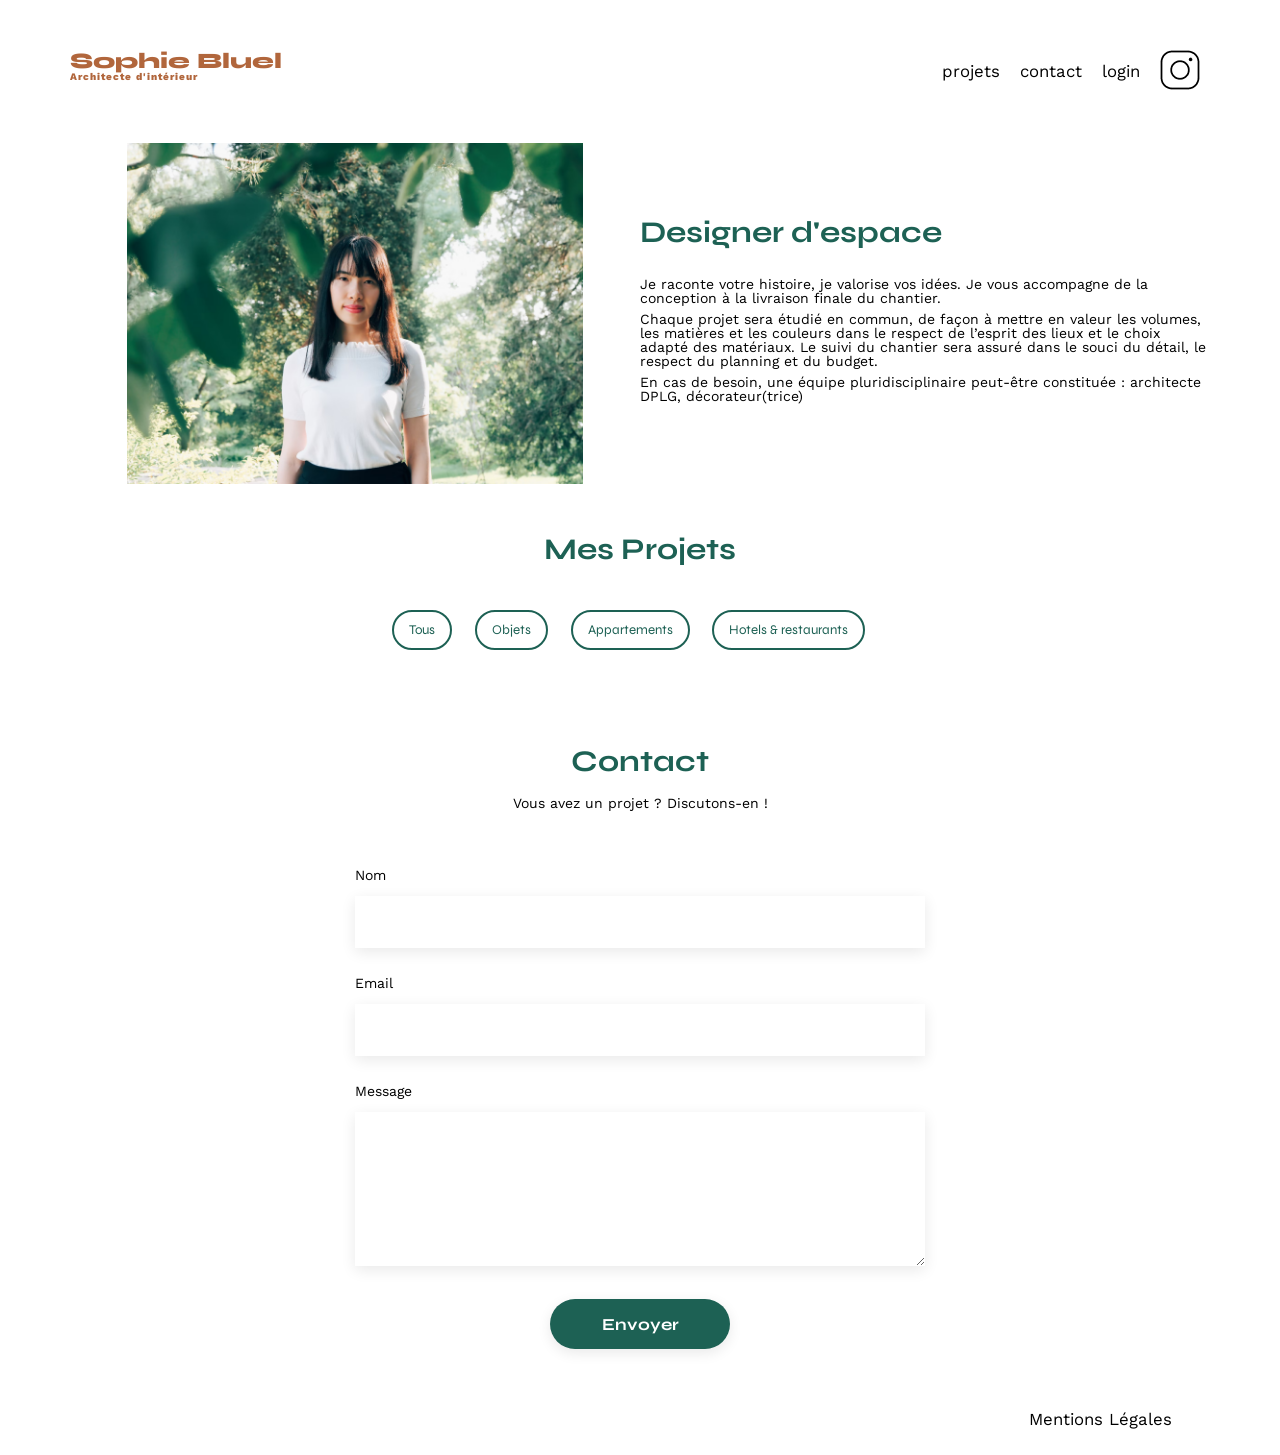
==== FrontEnd/index.html @ 51719f01 "ajout des boutons de filtre" ====
<!DOCTYPE html>
<html lang="fr">
<head>
	<meta charset="UTF-8">
	<title>Sophie Bluel - Architecte d'intérieur</title>
	<meta name="viewport" content="width=device-width, initial-scale=1.0">
	<link rel="preconnect" href="https://fonts.googleapis.com">
	<link rel="preconnect" href="https://fonts.gstatic.com" crossorigin>
	<link href="https://fonts.googleapis.com/css2?family=Syne:wght@700;800&family=Work+Sans&display=swap" rel="stylesheet">
	<meta name="description" content="">
	<link rel="stylesheet" href="./assets/style.css">
	<script src="assets/javascript/script.js" defer></script>
</head>
<body>
<header>
	<h1>Sophie Bluel <span>Architecte d'intérieur</span></h1>
	<nav>
		<ul>
			<li>projets</li>
			<li>contact</li>
			<li>login</li>
			<li><img src="./assets/icons/instagram.png" alt="Instagram"></li>
		</ul>
	</nav>
</header>
<main>
	<section id="introduction">
		<figure>
			<img src="./assets/images/sophie-bluel.png" alt="">
		</figure>
		<article>
			<h2>Designer d'espace</h2>
			<p>Je raconte votre histoire, je valorise vos idées. Je vous accompagne de la conception à la livraison finale du chantier.</p>
			<p>Chaque projet sera étudié en commun, de façon à mettre en valeur les volumes, les matières et les couleurs dans le respect de l’esprit des lieux et le choix adapté des matériaux. Le suivi du chantier sera assuré dans le souci du détail, le respect du planning et du budget.</p>
			<p>En cas de besoin, une équipe pluridisciplinaire peut-être constituée : architecte DPLG, décorateur(trice)</p>
		</article>
	</section>
	<section id="portfolio">
		<h2>Mes Projets</h2>

		<div class="filters-button">
		<button class="filter-button" type="button"> Tous </button>
		<button class="filter-button" type="button"> Objets </button>
		<button class="filter-button" type="button"> Appartements </button>
		<button class="filter-button" type="button"> Hotels & restaurants </button>
		</div>

		<div class="gallery">
		</div>
	</section>
	<section id="contact">
		<h2>Contact</h2>
		<p>Vous avez un projet ? Discutons-en !</p>
		<form action="#" method="post">
			<label for="name">Nom</label>
			<input type="text" name="name" id="name">
			<label for="email">Email</label>
			<input type="email" name="email" id="email">
			<label for="message">Message</label>
			<textarea name="message" id="message" cols="30" rows="10"></textarea>
			<input type="submit" value="Envoyer">
		</form>
	</section>
</main>

<footer>
	<nav>
		<ul>
			<li>Mentions Légales</li>
		</ul>
	</nav>
</footer>
</body>
</html>
---- FrontEnd/assets/style.css ----
/* http://meyerweb.com/eric/tools/css/reset/
   v2.0 | 20110126
   License: none (public domain)
*/

html, body, div, span, applet, object, iframe,
h1, h2, h3, h4, h5, h6, p, blockquote, pre,
a, abbr, acronym, address, big, cite, code,
del, dfn, em, img, ins, kbd, q, s, samp,
small, strike, strong, sub, sup, tt, var,
b, u, i, center,
dl, dt, dd, ol, ul, li,
fieldset, form, label, legend,
table, caption, tbody, tfoot, thead, tr, th, td,
article, aside, canvas, details, embed,
figure, figcaption, footer, header, hgroup,
menu, nav, output, ruby, section, summary,
time, mark, audio, video {
	margin: 0;
	padding: 0;
	border: 0;
	font-size: 100%;
	font: inherit;
	vertical-align: baseline;
}
/* HTML5 display-role reset for older browsers */
article, aside, details, figcaption, figure,
footer, header, hgroup, menu, nav, section {
	display: block;
}
body {
	line-height: 1;
}
ol, ul {
	list-style: none;
}
blockquote, q {
	quotes: none;
}
blockquote:before, blockquote:after,
q:before, q:after {
	content: '';
	content: none;
}
table {
	border-collapse: collapse;
	border-spacing: 0;
}
/** end reset css**/
body {
	max-width: 1140px;
	margin:auto;
	font-family: 'Work Sans' ;
	font-size: 14px;
}
header {
	display: flex;
	justify-content: space-between;
	margin: 50px 0
}
section {
	margin: 50px 0
}

h1{
	display: flex;
	flex-direction: column;
	font-family: 'Syne';
	font-size: 22px;
	font-weight: 800;
	color: #B1663C
}

h1 > span {
	font-family: 'Work Sans';
	font-size:10px;
	letter-spacing: 0.1em;
;
}

h2{
	font-family: 'Syne';
	font-weight: 700;
	font-size: 30px;
	color: #1D6154
}

.filters-button{
	display: flex;
    justify-content: center;
    margin-top: 4%;
    margin-bottom: 4%;
}

.filter-button{
    font-family: Syne;
	color: #1D6154;
    margin-right: 2%;
    border-radius: 38px;
    padding: 10px 9px;
    background-color: white;
    border: 2px solid #1D6154;
	padding-left: 15px;
	padding-right: 15px;
}

.filter-button:active {
	background-color:  #1D6154;
	color: white;
}

nav ul {
	display: flex;
	align-items: center;
	list-style-type: none;

}
nav li {
	padding: 0 10px;
	font-size: 1.2em;
}

li:hover {
	color: #B1663C;
}
#introduction {
	display: flex;
	align-items: center;
}
#introduction figure {
	flex: 1
}
#introduction img {
	display: block;
	margin: auto;
	width: 80%;
}

#introduction article {
	flex: 1
}
#introduction h2 {
	margin-bottom: 1em;
}

#introduction p {
	margin-bottom: 0.5em;
}
#portfolio h2 {
	text-align: center;
	margin-bottom: 1em;
}
.gallery {
	width: 100%;
	display: grid;
	grid-template-columns: 1fr 1fr 1fr;
	grid-column-gap: 20px;
	grid-row-gap: 20px;
}

.gallery img {
	width: 100%;

}
#contact {
	width: 50%;
margin: auto;
}
#contact > * {
	text-align: center;

}
#contact h2{
	margin-bottom: 20px;
}
#contact form {
	text-align: left;
	margin-top:30px;
	display: flex;
	flex-direction: column;
}

#contact input {
	height: 50px;
	font-size: 1.2em;
	border: none;
	box-shadow: 0px 4px 14px rgba(0, 0, 0, 0.09);
}
#contact label {
	margin: 2em 0 1em 0;
}
#contact textarea {
	border: none;
	box-shadow: 0px 4px 14px rgba(0, 0, 0, 0.09);
}

input[type="submit"]{
	font-family: 'Syne';
	font-weight: 700;
	color: white;
	background-color: #1D6154;
	margin : 2em auto ;
	width: 180px;
	text-align: center;
	border-radius: 60px ;
}

footer nav ul {
	display: flex;
	justify-content: flex-end;
	margin: 2em
}
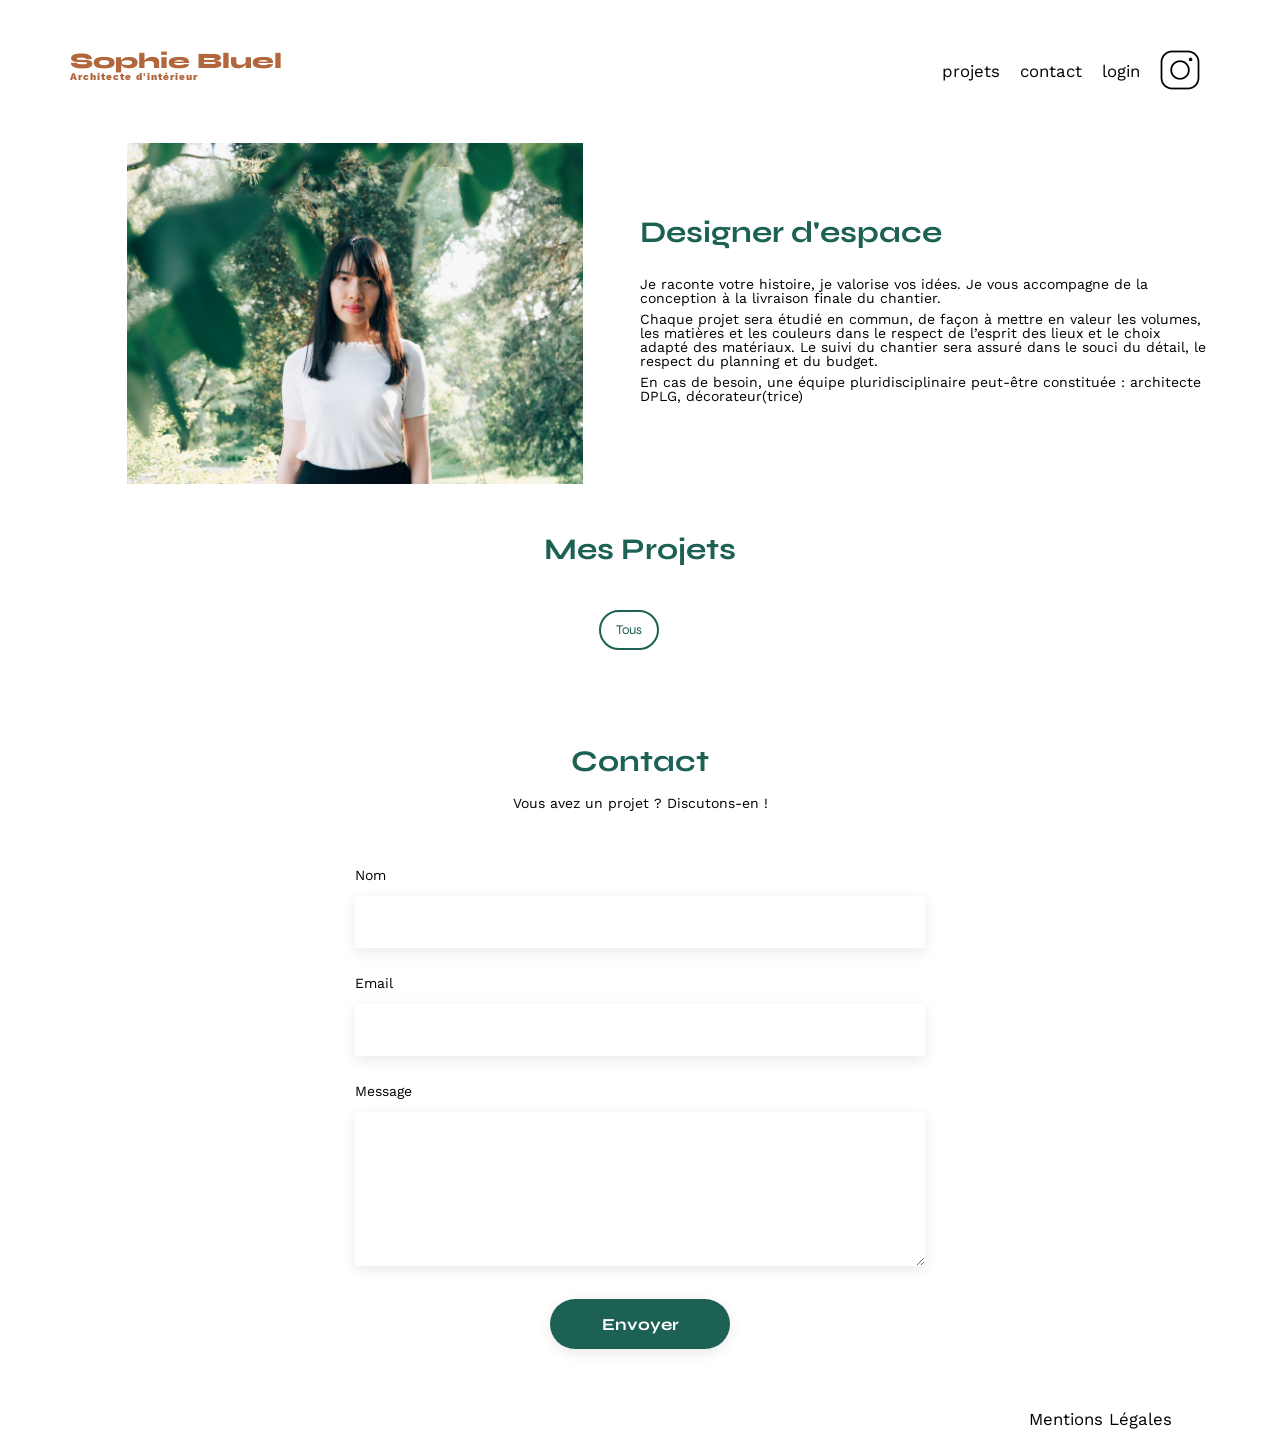
==== commit d93f6243: "filtrage + boutons ajoutés dynamiquement" ====
--- a/FrontEnd/index.html
+++ b/FrontEnd/index.html
@@ -38,11 +38,7 @@
 	<section id="portfolio">
 		<h2>Mes Projets</h2>
 
-		<div class="filters-button">
-		<button class="filter-button" type="button"> Tous </button>
-		<button class="filter-button" type="button"> Objets </button>
-		<button class="filter-button" type="button"> Appartements </button>
-		<button class="filter-button" type="button"> Hotels & restaurants </button>
+		<div class="filterArea">
 		</div>
 
 		<div class="gallery">
--- a/FrontEnd/assets/style.css
+++ b/FrontEnd/assets/style.css
@@ -85,7 +85,7 @@
 	color: #1D6154
 }
 
-.filters-button{
+.filterArea{
 	display: flex;
     justify-content: center;
     margin-top: 4%;
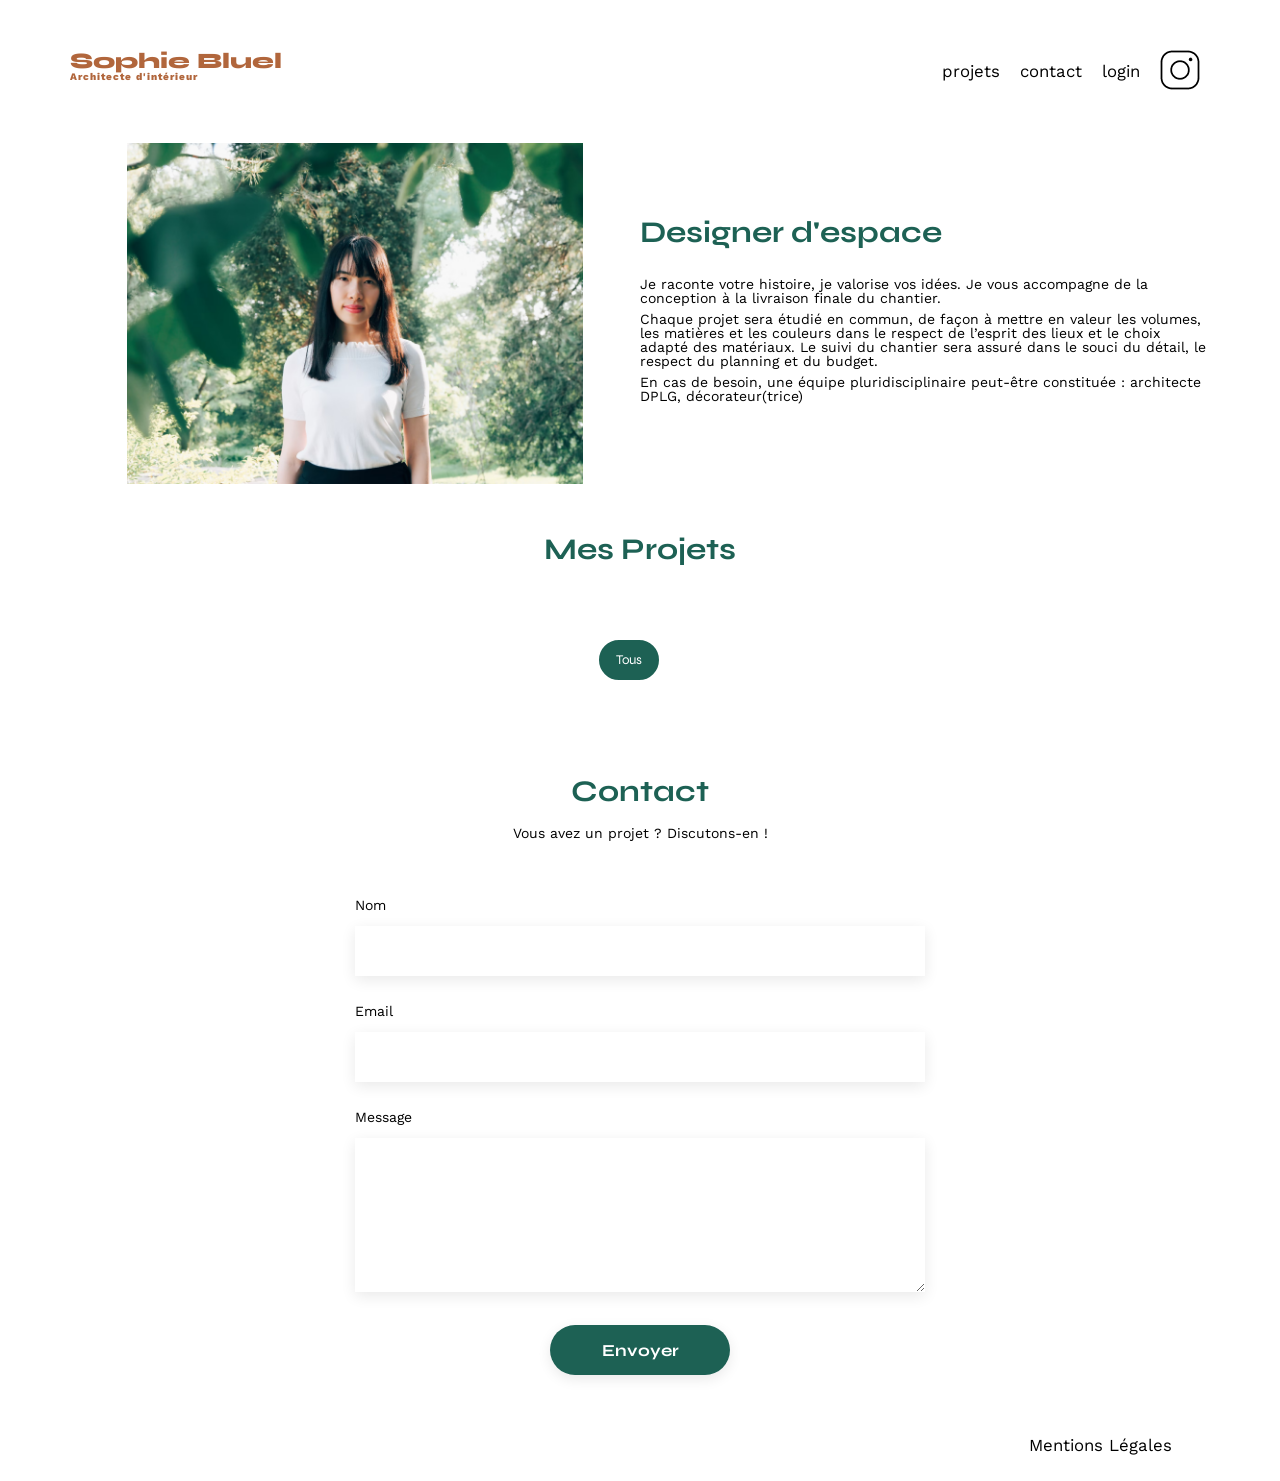
==== commit 2c6ded91: "ajout verif token + code modal" ====
--- a/FrontEnd/index.html
+++ b/FrontEnd/index.html
@@ -7,18 +7,25 @@
 	<link rel="preconnect" href="https://fonts.googleapis.com">
 	<link rel="preconnect" href="https://fonts.gstatic.com" crossorigin>
 	<link href="https://fonts.googleapis.com/css2?family=Syne:wght@700;800&family=Work+Sans&display=swap" rel="stylesheet">
+	<link rel="stylesheet" href="https://cdnjs.cloudflare.com/ajax/libs/font-awesome/6.2.1/css/all.min.css">
 	<meta name="description" content="">
 	<link rel="stylesheet" href="./assets/style.css">
 	<script src="assets/javascript/script.js" defer></script>
 </head>
 <body>
+	<div id="edition-mode">
+		<span class="edition-mode-txt">
+			<i class="fa-regular fa-pen-to-square"></i>
+			Mode édition
+		</span>
+	</div>
 <header>
 	<h1>Sophie Bluel <span>Architecte d'intérieur</span></h1>
 	<nav>
 		<ul>
 			<li>projets</li>
 			<li>contact</li>
-			<li>login</li>
+			<li><a href="login.html" id="login">login</a></li>
 			<li><img src="./assets/icons/instagram.png" alt="Instagram"></li>
 		</ul>
 	</nav>
@@ -36,8 +43,14 @@
 		</article>
 	</section>
 	<section id="portfolio">
+
+		<div class="modification">
 		<h2>Mes Projets</h2>
 
+		<button class="modification-btn"><i class="fa-regular fa-pen-to-square"></i> modifier </button>
+		
+		</div>
+		
 		<div class="filterArea">
 		</div>
 
@@ -59,6 +72,55 @@
 	</section>
 </main>
 
+
+<div class="modal hidden">
+	<div id="modale-suppression" class="modal-content">
+	  <!-- /Contenu de la modale de suppression /-->
+	  <div class="modal-header">
+		<span class="close-button">&times;</span>
+	  </div>
+	  <h2>Galerie photo</h2>
+	  <div class="modal-gallery">
+		<!-- / Galerie des projets /-->
+	  </div>
+	  <hr>
+	  <button id="add-photo-button">Ajouter une photo</button>
+	</div>
+	<div id="modale-ajout" class="modal-content ">
+		<!-- / modale ajout photos /-->
+		<div class="moddal-header"> 
+			<span class="close-button">&times;</span>
+			<button class="back-btn">
+				<i class="fa-solid fa-arrow-left"></i>
+			</button>
+		</div>
+		<h2>Ajout Photo</h2>
+		<div class="add-picture">
+			<i class="fa-regular fa-image"></i>	
+			<button class="add-file"> + Ajouter photo </button>
+			<p> jpg, png : 4mo max</p>
+		</div>
+
+		<form class="form-add-picture">
+			<label for="title">Titre </label>
+			<input type="text" id="titre" name="title" required>
+			<label for="photo-category">Catégorie</label>
+					<select type="text" id="photo-category">
+						<option value=""></option>
+						<option value="1">Objets</option>
+						<option value="2">Appartements</option>
+						<option value="3">Hôtels & restaurants</option>
+					</select>
+		
+		<hr>
+			<input class="validate-picture" type="submit" value="valider">
+		</form>
+	</div>
+
+	
+  </div>
+ 
+
 <footer>
 	<nav>
 		<ul>
--- a/FrontEnd/assets/style.css
+++ b/FrontEnd/assets/style.css
@@ -104,7 +104,7 @@
 	padding-right: 15px;
 }
 
-.filter-button:active {
+.filter-button.active {
 	background-color:  #1D6154;
 	color: white;
 }
@@ -211,3 +211,328 @@
 	margin: 2em
 }
 
+
+#login {
+    width: 50%;
+    margin: 100px auto;
+    text-align: center;
+}
+
+#login h2 {
+    font-family: 'Syne';
+    font-weight: 700;
+    font-size: 30px;
+    color: #1D6154;
+    margin-bottom: 20px;
+}
+
+#login form {
+    display: flex;
+    flex-direction: column;
+    align-items: center;
+	text-align: left; 
+}
+
+#login label {
+    margin: 2em 0 0.5em 0;
+	display: flex;
+	width: 70%
+}
+
+#login input[type="email"],
+#login input[type="password"] {
+    width: 70%;
+    height: 50px;
+    font-size: 1.2em;
+    border: none;
+    box-shadow: 0px 4px 14px rgba(0, 0, 0, 0.09);
+    padding: 0 10px;
+}
+
+#login input[type="submit"] {
+    font-family: 'Syne';
+    font-weight: 700;
+    color: white;
+    background-color: #1D6154;
+    margin: 2em auto;
+    width: 180px;
+    text-align: center;
+    border-radius: 50px;
+    border: none;
+    padding: 15px;
+    cursor: pointer;
+}
+
+#login button {
+    background: none;
+    border: none;
+    color:black;
+    font-size: 1em;
+    cursor: pointer;
+}
+
+#login button:hover {
+    text-decoration: underline;
+}
+
+#error-message{
+	color: red;
+}
+
+#edition-mode {
+	background-color: black;
+	height: 59px;
+	margin-left: -207px;
+	margin-right: -207px;
+	display: none;
+	align-items: center;
+	justify-content: center;
+}
+
+.edition-mode-txt {
+	color: white;
+	font-family: Work Sans;
+	font-size: 16px;
+	font-weight: 400;
+}
+
+.fa-pen-to-square {
+	color: white;
+}
+
+
+#login{
+	text-decoration: none;
+	color: black;
+}
+
+.modification{
+	display: flex;
+	justify-content: center;	
+}
+
+.modification-btn{
+	background: none;
+	border: none;
+	margin-bottom: 22px;
+    font-size: 16px;
+	display: none;
+}
+
+
+.modification .fa-pen-to-square{
+	color: black;
+}
+
+.modal{
+	position:fixed;
+	top: 0;
+	left: 0;
+	width:100%;
+	height: 100%;
+	background: rgba(0,0,0,0.8);
+	display: flex;
+	align-items: center;
+	justify-content: center;
+}
+
+.modification a {
+	margin-top: 5px;
+	text-decoration: none;
+}
+
+*{ box-sizing: border-box;}
+
+.modal {
+    position: fixed;
+    z-index: 1000;
+    left: 0;
+    top: 0;
+    width: 100%;
+    height: 100%;
+    overflow: auto;
+    background-color: rgba(0, 0, 0, 0.4);
+}
+
+.modal-content {
+    position: relative;
+    background-color: #fff;
+    margin: 5% auto;
+    border: 1px solid #888;
+    width: 630px;
+    height: 688px;
+    box-shadow: 0px 4px 14px rgba(0, 0, 0, 0.1);
+    border-radius: 10px;
+}
+
+.modal-content h2 {
+	margin-top: 30px;
+    text-align: center;
+    color: black;
+	font-family: 'Work Sans';
+    font-weight: 100;
+}
+
+.modal-gallery {
+	margin-top: 30px;
+	width: 553px;
+	display: flex;
+    gap: 10px;
+    flex-wrap: wrap;
+    margin-left: 63px;
+}
+
+
+.modal-gallery img {
+	width: 85px;
+    height: 122px;
+    object-fit: cover;
+    position: relative;
+	margin-top: 20px;
+}
+
+.image-container {
+    position: relative;
+}
+
+.fa-trash-can {
+    position: absolute;
+    top: 30px;
+    right: 10px;
+    cursor: pointer;
+    background-color: black;
+   color: white;
+   padding:5px;
+}
+
+.separator {
+    border-top: 1px solid #888;
+}
+
+.modal-content hr {
+    width: 463px;
+	margin-top: 27px;
+    align-items: center;
+    justify-content: center;
+}
+
+#add-photo-button {
+    display: block;
+    margin: 0 auto;
+    background-color: #1D6154;
+    color: white;
+    border: none;
+    padding: 10px 70px;
+    border-radius: 50px;
+    cursor: pointer;
+	margin-top: 30px;
+	font-family: 'Syne';
+    font-weight: 100;
+}
+
+.close-button {
+    position: absolute;
+    top: 10px;
+    right: 10px;
+    cursor: pointer;
+    font-size: 43px;
+	padding-right: 10px;
+}
+
+.hidden{
+	display: none;
+}
+
+/** fenêtre modale ajout **/
+
+.add-picture{
+	background-color: #EAF1F5;
+	display: flex;
+	justify-content: center;
+	align-items: center;
+	margin-left: 15%;
+	margin-right: 15%;
+	height: 28%;
+	flex-direction: column;
+	margin-top:6%;
+	margin-bottom: 20px;
+}
+
+ .fa-image{
+	color :#D1D8DC;
+	font-size: 61px;
+ }
+
+ .add-file{
+	border-radius: 38px;
+    background-color: #D1D8DC;
+    border: none;
+    padding-top: 10px;
+    padding-bottom: 10px;
+    padding-left: 40px;
+    padding-right: 40px;
+    margin-top: 10px;
+    margin-bottom: 7px;
+	color: #5A7A8C;
+ }
+
+ .form-add-picture{
+	display: flex;
+	flex-direction: column;
+ }
+
+ .form-add-picture .validate-picture{
+	border: none;
+	background-color: gray;
+ }
+
+ .form-add-picture input{
+	height: 50px;
+	width: 438x;
+	margin-left: 15%;
+	margin-right: 15%; 
+	margin-bottom: 5px;
+	box-shadow: 0px 4px 14px rgba(0, 0, 0, 0.09);
+ }
+
+ .form-add-picture label{
+	font-family: 'Work Sans';
+	margin-left: 94px;
+    margin-bottom: 10px;
+    margin-top: 5px;
+}
+
+.form-add-picture hr {
+	width: 70%;
+	margin-top: 79px;
+}
+	
+.form-add-picture input[type="submit"]{
+	margin-left: 154px;
+    width: 280px;
+    height: 42px;
+}
+
+.form-add-picture select{
+    width: 438px;
+    margin-left: 94px;
+	box-shadow: 0 10px 20px rgba(0, 0, 0, 0.1);
+	height: 50px;
+}
+
+
+.moddal-header{
+	display: flex;
+	justify-content: space-between;
+}
+
+.back-btn{
+	background-color: white;
+    border: none;
+    height: 7px;
+    font-size: 28px;
+    margin-left: 6px;
+    margin-top: 11px;
+
+}
+ 
